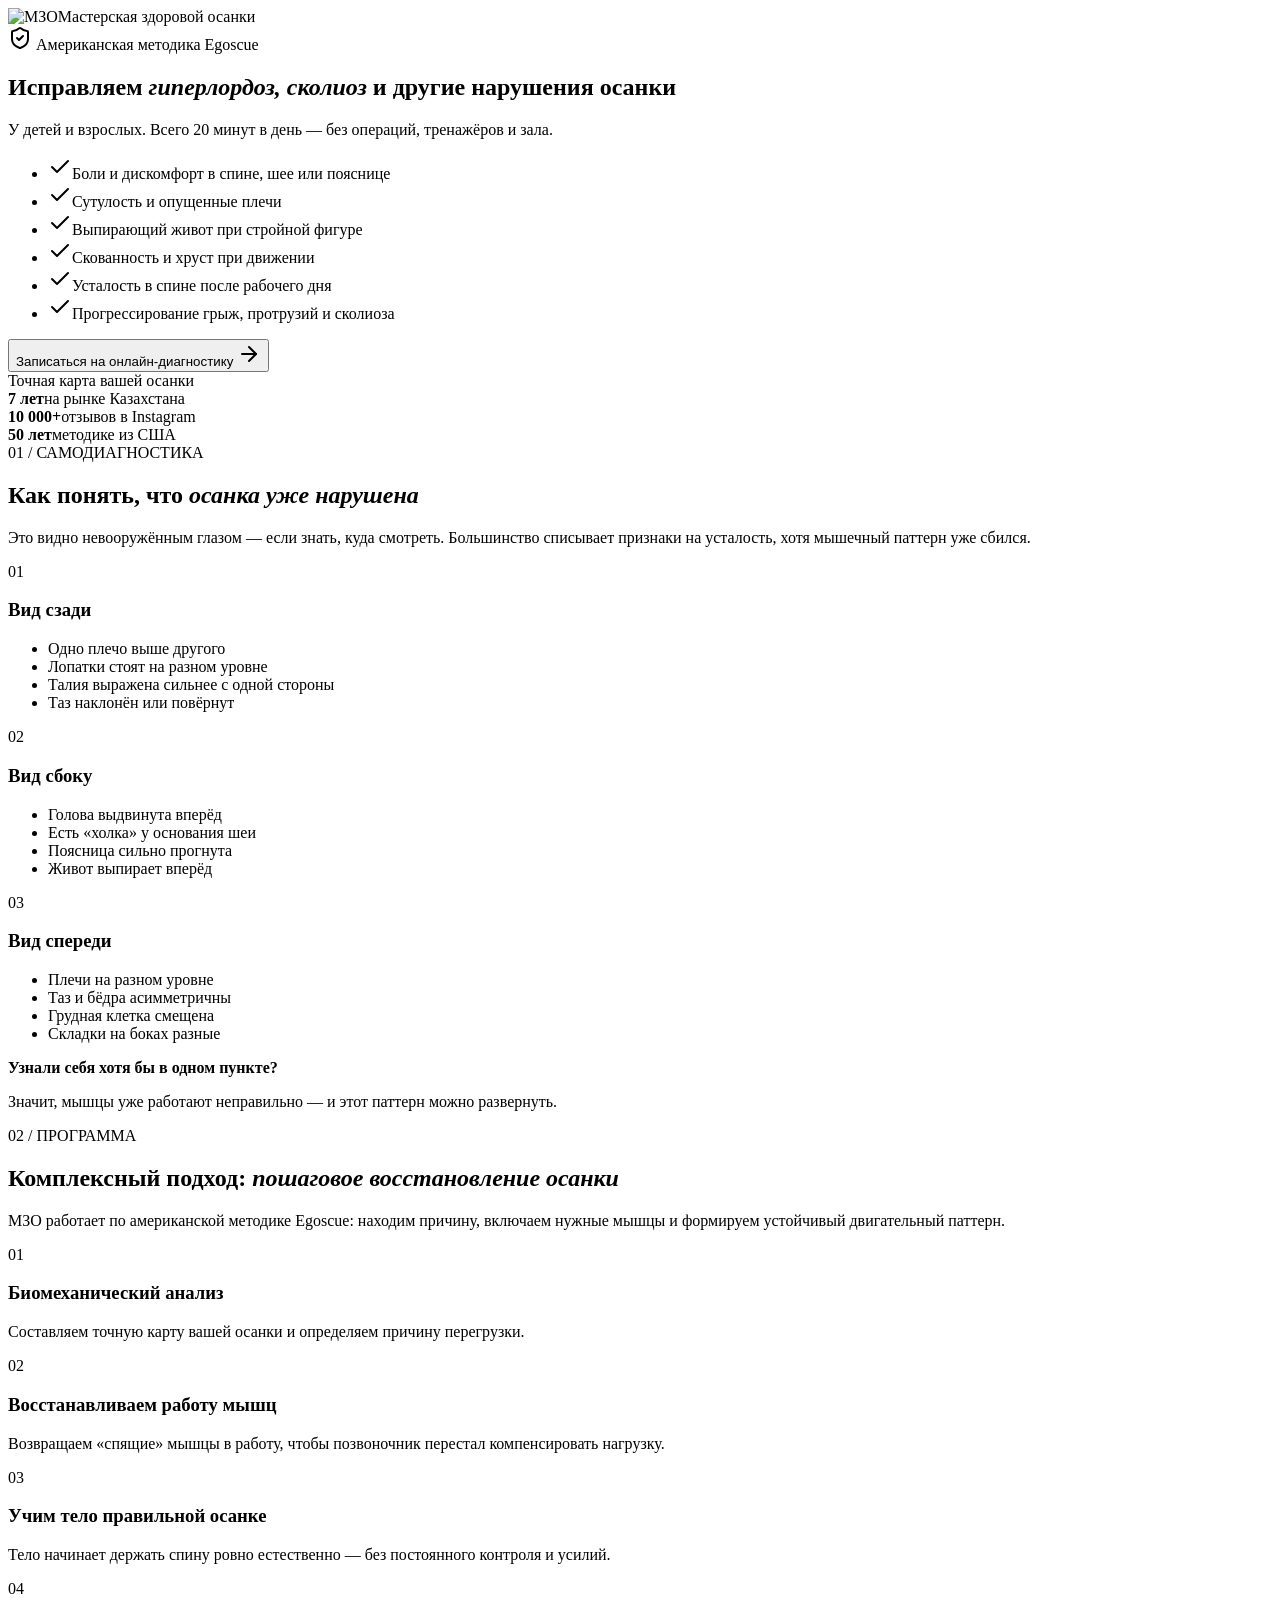
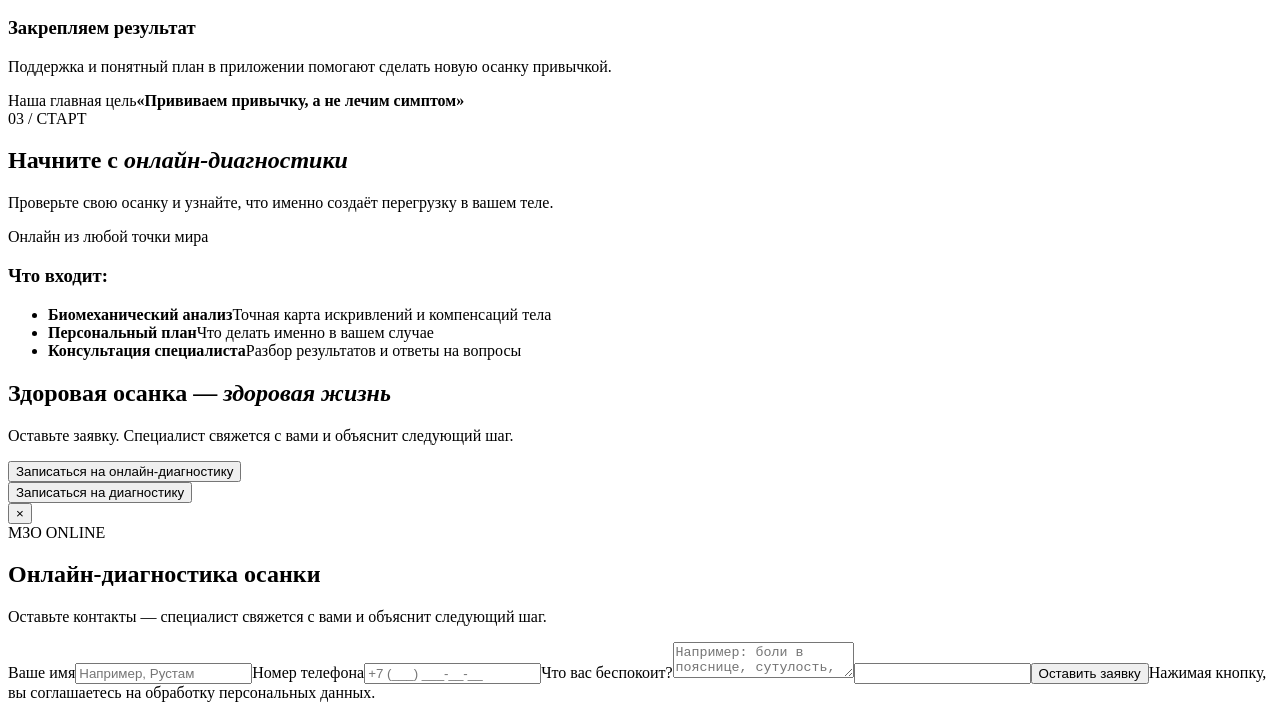
==== index.html @ edd6468e "Add MZO landing page" ====
<!doctype html><html lang="ru"><head><meta charset="utf-8"><meta name="viewport" content="width=device-width,initial-scale=1"><title>МЗО — онлайн-диагностика осанки</title><meta name="description" content="Онлайн-диагностика осанки и программа восстановления по американской методике Egoscue."><link rel="stylesheet" href="/style.css"></head><body><main class="site-shell"><div aria-hidden="true" class="ambient-grid"></div><section class="hero section-wrap" data-reveal="true"><header class="brand"><img alt="МЗО" class="brand-logo" src="https://mzo-online-diagnostics.mrl1nx.chatgpt.site/images/mzo-logo.jpg"/><span>Мастерская здоровой осанки</span></header><div class="eyebrow"><svg aria-hidden="true" class="lucide lucide-shield-check" fill="none" height="24" stroke="currentColor" stroke-linecap="round" stroke-linejoin="round" stroke-width="2" viewbox="0 0 24 24" width="24" xmlns="http://www.w3.org/2000/svg"><path d="M20 13c0 5-3.5 7.5-7.66 8.95a1 1 0 0 1-.67-.01C7.5 20.5 4 18 4 13V6a1 1 0 0 1 1-1c2 0 4.5-1.2 6.24-2.72a1.17 1.17 0 0 1 1.52 0C14.51 3.81 17 5 19 5a1 1 0 0 1 1 1z"></path><path d="m9 12 2 2 4-4"></path></svg> Американская методика Egoscue</div><h1>Исправляем <em>гиперлордоз, сколиоз</em> и другие нарушения осанки</h1><p class="hero-lead">У детей и взрослых. Всего 20 минут в день — без операций, тренажёров и зала.</p><ul class="pain-list"><li><span><svg aria-hidden="true" class="lucide lucide-check" fill="none" height="24" stroke="currentColor" stroke-linecap="round" stroke-linejoin="round" stroke-width="2" viewbox="0 0 24 24" width="24" xmlns="http://www.w3.org/2000/svg"><path d="M20 6 9 17l-5-5"></path></svg></span>Боли и дискомфорт в спине, шее или пояснице</li><li><span><svg aria-hidden="true" class="lucide lucide-check" fill="none" height="24" stroke="currentColor" stroke-linecap="round" stroke-linejoin="round" stroke-width="2" viewbox="0 0 24 24" width="24" xmlns="http://www.w3.org/2000/svg"><path d="M20 6 9 17l-5-5"></path></svg></span>Сутулость и опущенные плечи</li><li><span><svg aria-hidden="true" class="lucide lucide-check" fill="none" height="24" stroke="currentColor" stroke-linecap="round" stroke-linejoin="round" stroke-width="2" viewbox="0 0 24 24" width="24" xmlns="http://www.w3.org/2000/svg"><path d="M20 6 9 17l-5-5"></path></svg></span>Выпирающий живот при стройной фигуре</li><li><span><svg aria-hidden="true" class="lucide lucide-check" fill="none" height="24" stroke="currentColor" stroke-linecap="round" stroke-linejoin="round" stroke-width="2" viewbox="0 0 24 24" width="24" xmlns="http://www.w3.org/2000/svg"><path d="M20 6 9 17l-5-5"></path></svg></span>Скованность и хруст при движении</li><li><span><svg aria-hidden="true" class="lucide lucide-check" fill="none" height="24" stroke="currentColor" stroke-linecap="round" stroke-linejoin="round" stroke-width="2" viewbox="0 0 24 24" width="24" xmlns="http://www.w3.org/2000/svg"><path d="M20 6 9 17l-5-5"></path></svg></span>Усталость в спине после рабочего дня</li><li><span><svg aria-hidden="true" class="lucide lucide-check" fill="none" height="24" stroke="currentColor" stroke-linecap="round" stroke-linejoin="round" stroke-width="2" viewbox="0 0 24 24" width="24" xmlns="http://www.w3.org/2000/svg"><path d="M20 6 9 17l-5-5"></path></svg></span>Прогрессирование грыж, протрузий и сколиоза</li></ul><button class="cta-primary" type="button">Записаться на онлайн-диагностику <svg aria-hidden="true" class="lucide lucide-arrow-right" fill="none" height="24" stroke="currentColor" stroke-linecap="round" stroke-linejoin="round" stroke-width="2" viewbox="0 0 24 24" width="24" xmlns="http://www.w3.org/2000/svg"><path d="M5 12h14"></path><path d="m12 5 7 7-7 7"></path></svg></button><div aria-label="Специалист МЗО проводит анализ осанки" class="hero-media" role="img"><span>Точная карта вашей осанки</span></div><div class="stats"><div><strong>7 лет</strong><span>на рынке Казахстана</span></div><div><strong>10 000+</strong><span>отзывов в Instagram</span></div><div><strong>50 лет</strong><span>методике из США</span></div></div></section><section class="content-section section-wrap" data-reveal="true"><div class="section-number">01 / САМОДИАГНОСТИКА</div><h2>Как понять, что <em>осанка уже нарушена</em></h2><p class="section-lead">Это видно невооружённым глазом — если знать, куда смотреть. Большинство списывает признаки на усталость, хотя мышечный паттерн уже сбился.</p><div aria-label="Визуальная диагностика положения тела" class="posture-visual" role="img"><div class="scan-line"></div></div><div class="view-grid"><article class="view-card"><div class="view-head"><span>01</span><h3>Вид сзади</h3></div><ul><li>Одно плечо выше другого</li><li>Лопатки стоят на разном уровне</li><li>Талия выражена сильнее с одной стороны</li><li>Таз наклонён или повёрнут</li></ul></article><article class="view-card"><div class="view-head"><span>02</span><h3>Вид сбоку</h3></div><ul><li>Голова выдвинута вперёд</li><li>Есть «холка» у основания шеи</li><li>Поясница сильно прогнута</li><li>Живот выпирает вперёд</li></ul></article><article class="view-card"><div class="view-head"><span>03</span><h3>Вид спереди</h3></div><ul><li>Плечи на разном уровне</li><li>Таз и бёдра асимметричны</li><li>Грудная клетка смещена</li><li>Складки на боках разные</li></ul></article></div><div class="recognition"><div><strong>Узнали себя хотя бы в одном пункте?</strong><p>Значит, мышцы уже работают неправильно — и этот паттерн можно развернуть.</p></div></div></section><section class="content-section program section-wrap" data-reveal="true"><div class="section-number">02 / ПРОГРАММА</div><h2>Комплексный подход: <em>пошаговое восстановление осанки</em></h2><p class="section-lead">МЗО работает по американской методике Egoscue: находим причину, включаем нужные мышцы и формируем устойчивый двигательный паттерн.</p><div aria-label="Специалист МЗО помогает выполнять упражнение для осанки" class="program-visual" role="img"></div><div class="steps-grid"><article class="step-card"><div class="step-index">01</div><div class="step-copy"><h3>Биомеханический анализ</h3><p>Составляем точную карту вашей осанки и определяем причину перегрузки.</p></div></article><article class="step-card"><div class="step-index">02</div><div class="step-copy"><h3>Восстанавливаем работу мышц</h3><p>Возвращаем «спящие» мышцы в работу, чтобы позвоночник перестал компенсировать нагрузку.</p></div></article><article class="step-card"><div class="step-index">03</div><div class="step-copy"><h3>Учим тело правильной осанке</h3><p>Тело начинает держать спину ровно естественно — без постоянного контроля и усилий.</p></div></article><article class="step-card"><div class="step-index">04</div><div class="step-copy"><h3>Закрепляем результат</h3><p>Поддержка и понятный план в приложении помогают сделать новую осанку привычкой.</p></div></article></div><div class="goal-card"><div><span>Наша главная цель</span><strong>«Прививаем привычку, а не лечим симптом»</strong></div></div></section><section class="content-section diagnosis section-wrap" data-reveal="true"><div class="section-number">03 / СТАРТ</div><h2>Начните с <em>онлайн-диагностики</em></h2><p class="section-lead">Проверьте свою осанку и узнайте, что именно создаёт перегрузку в вашем теле.</p><div class="diagnosis-layout"><div aria-label="Онлайн-анализ осанки" class="diagnosis-visual" role="img"><span>Онлайн из любой точки мира</span></div><div class="includes"><h3>Что входит:</h3><ul><li><div><strong>Биомеханический анализ</strong><span>Точная карта искривлений и компенсаций тела</span></div></li><li><div><strong>Персональный план</strong><span>Что делать именно в вашем случае</span></div></li><li><div><strong>Консультация специалиста</strong><span>Разбор результатов и ответы на вопросы</span></div></li></ul></div></div><div class="final-card"><h2>Здоровая осанка — <em>здоровая жизнь</em></h2><p>Оставьте заявку. Специалист свяжется с вами и объяснит следующий шаг.</p><button class="cta-primary" type="button">Записаться на онлайн-диагностику</button></div></section><button class="sticky-cta" type="button"><span>Записаться на диагностику</span></button></main><div id="lead-modal" class="lead-modal" aria-hidden="true"><div class="lead-backdrop" data-close-modal></div><div class="lead-panel" role="dialog" aria-modal="true" aria-labelledby="lead-title"><button class="lead-close" type="button" data-close-modal aria-label="Закрыть">×</button><div class="dialog-brand">МЗО <span>ONLINE</span></div><h2 id="lead-title">Онлайн-диагностика осанки</h2><p class="lead-desc">Оставьте контакты — специалист свяжется с вами и объяснит следующий шаг.</p><form id="lead-form" class="lead-form" novalidate><label>Ваше имя<input id="lead-name" name="name" autocomplete="name" required placeholder="Например, Рустам"></label><label>Номер телефона<input id="lead-phone" name="phone" inputmode="tel" autocomplete="tel" required placeholder="+7 (___) ___-__-__" maxlength="18"></label><label>Что вас беспокоит?<textarea id="lead-concern" name="concern" placeholder="Например: боли в пояснице, сутулость, сколиоз"></textarea></label><input class="honeypot" name="website" tabindex="-1" autocomplete="off" aria-hidden="true"><button class="cta-primary lead-submit" type="submit">Оставить заявку</button><p id="form-error" class="form-error" hidden></p><span class="privacy">Нажимая кнопку, вы соглашаетесь на обработку персональных данных.</span></form><div id="success-state" class="success-state" hidden><span>✓</span><h2>Заявка отправлена</h2><p>Спасибо! Специалист МЗО скоро свяжется с вами.</p><button class="cta-primary" type="button" data-close-modal>Готово</button></div></div></div><script src="/script.js"></script></body></html>
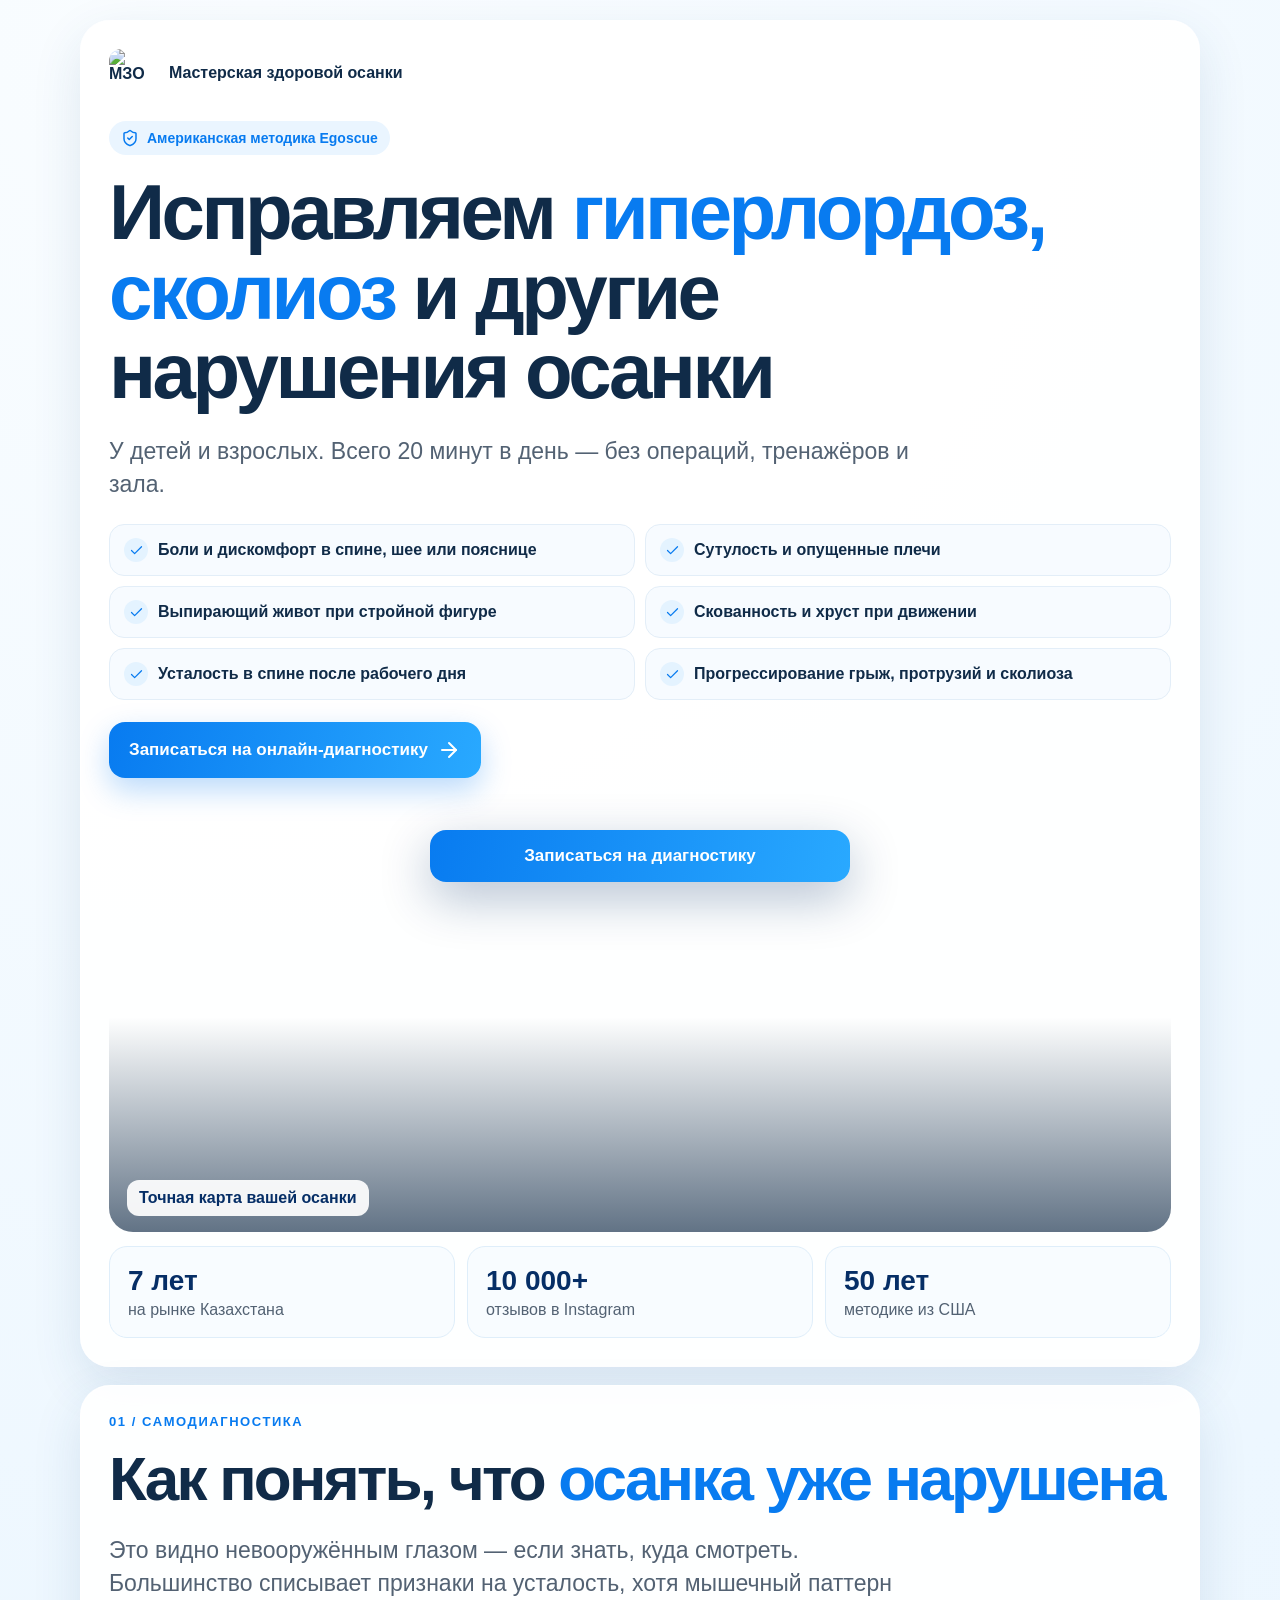
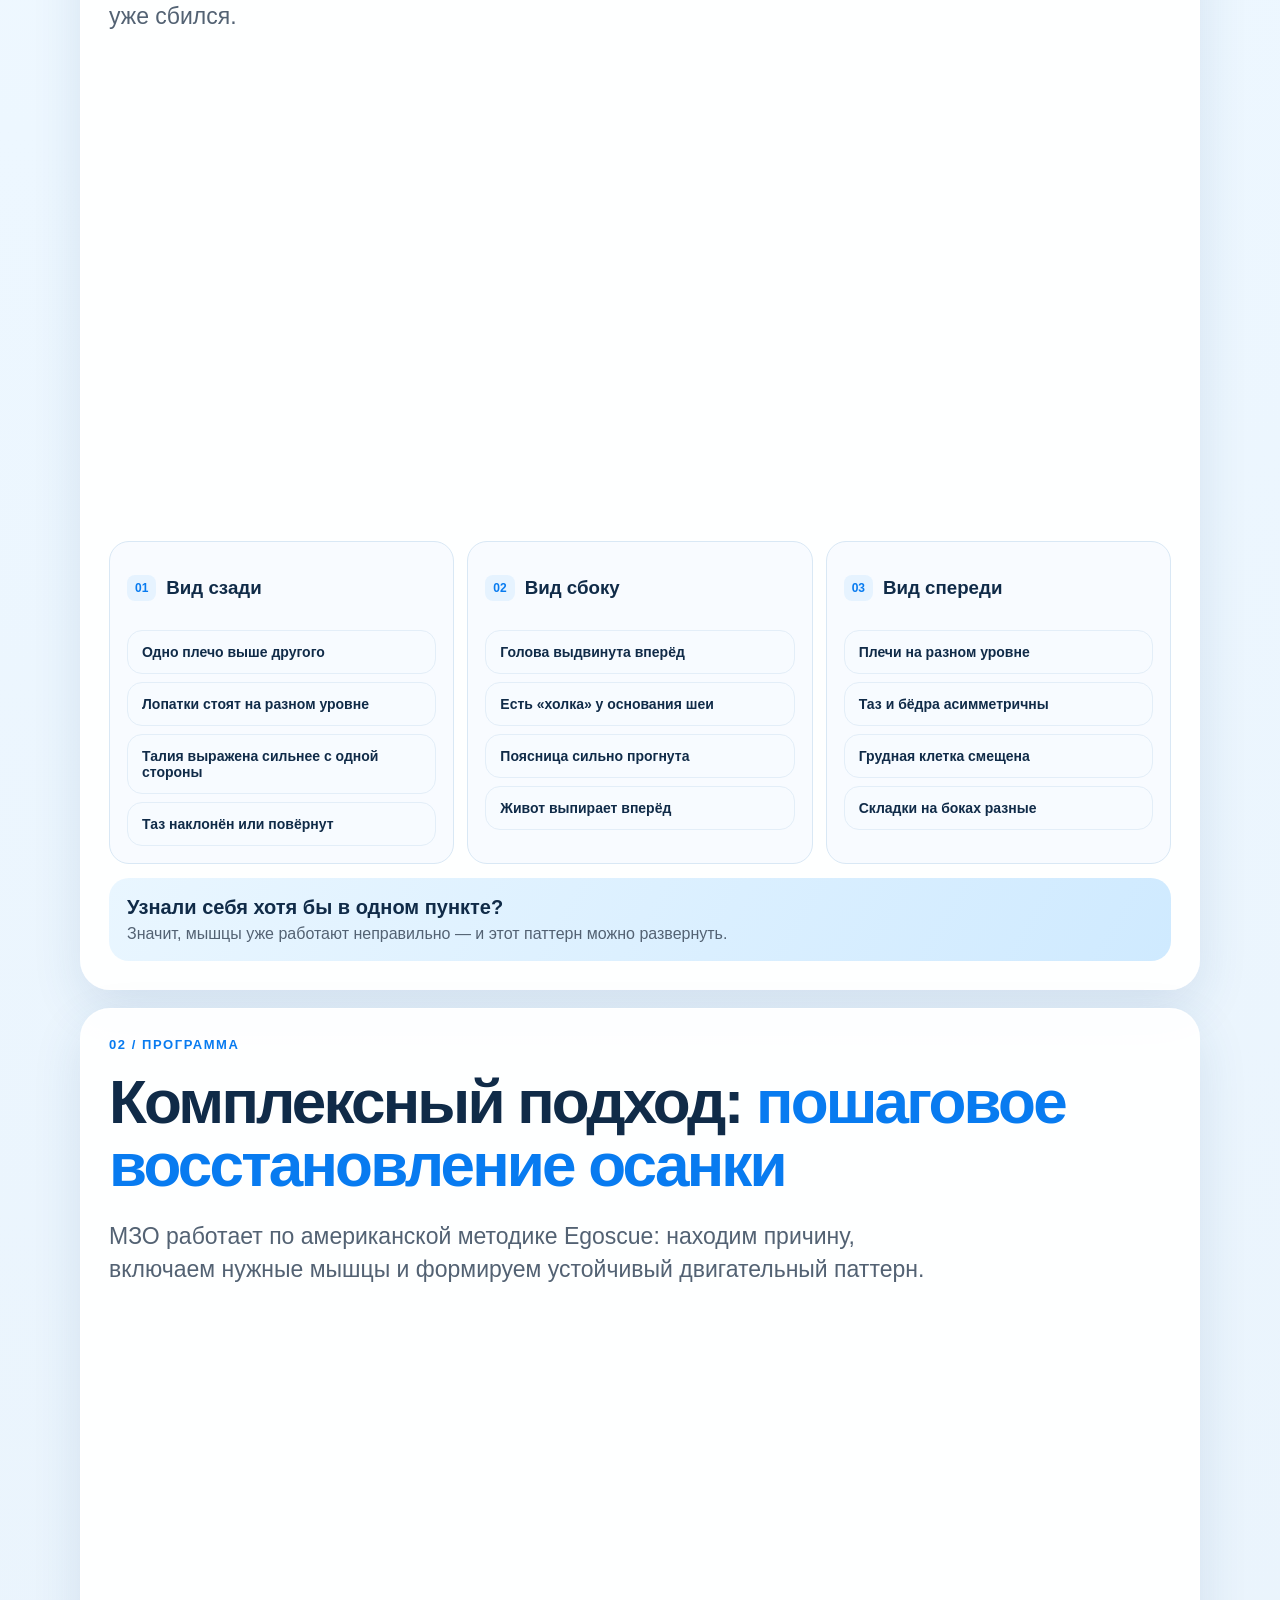
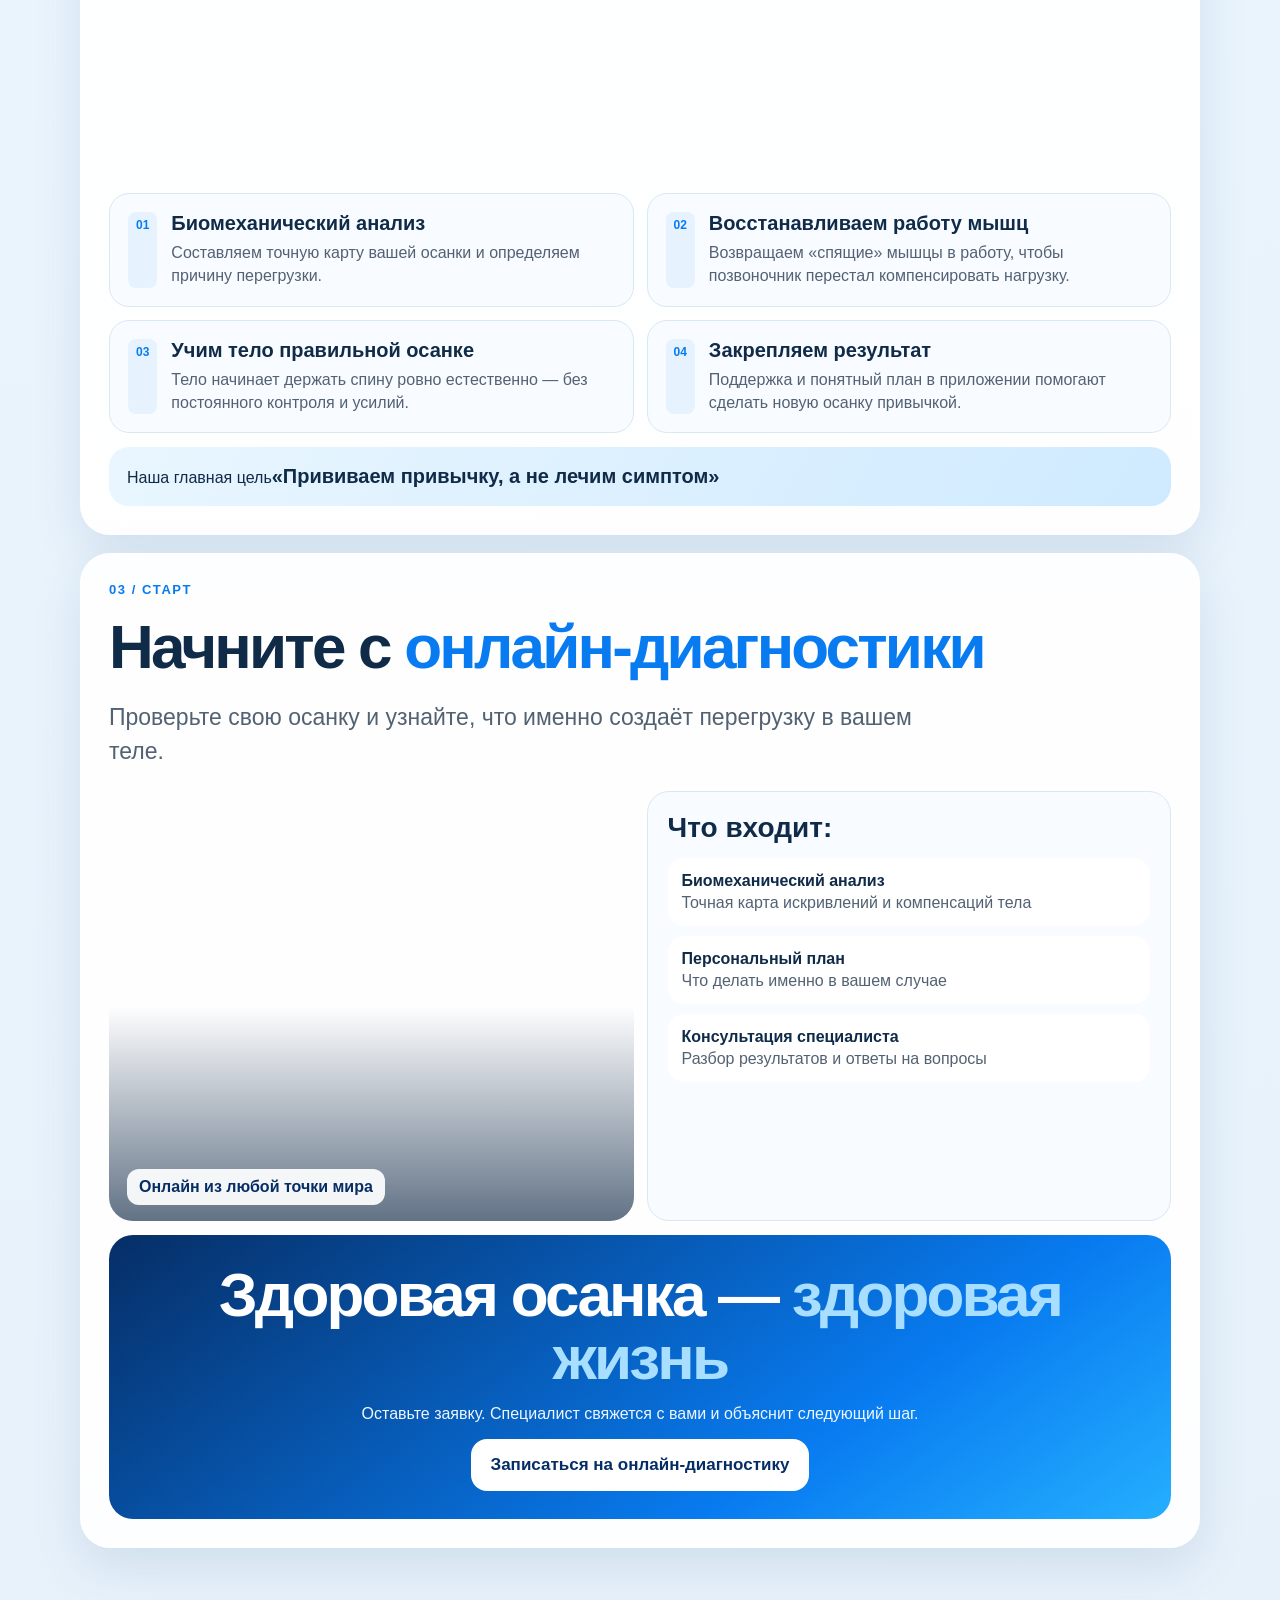
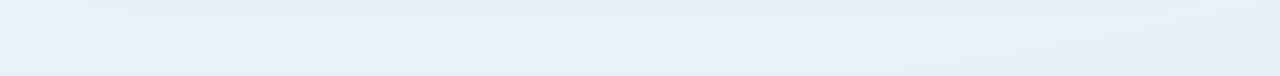
==== commit ac549dac: "Add Meta domain verification tag" ====
--- a/index.html
+++ b/index.html
@@ -1 +1 @@
-<!doctype html><html lang="ru"><head><meta charset="utf-8"><meta name="viewport" content="width=device-width,initial-scale=1"><title>МЗО — онлайн-диагностика осанки</title><meta name="description" content="Онлайн-диагностика осанки и программа восстановления по американской методике Egoscue."><link rel="stylesheet" href="/style.css"></head><body><main class="site-shell"><div aria-hidden="true" class="ambient-grid"></div><section class="hero section-wrap" data-reveal="true"><header class="brand"><img alt="МЗО" class="brand-logo" src="https://mzo-online-diagnostics.mrl1nx.chatgpt.site/images/mzo-logo.jpg"/><span>Мастерская здоровой осанки</span></header><div class="eyebrow"><svg aria-hidden="true" class="lucide lucide-shield-check" fill="none" height="24" stroke="currentColor" stroke-linecap="round" stroke-linejoin="round" stroke-width="2" viewbox="0 0 24 24" width="24" xmlns="http://www.w3.org/2000/svg"><path d="M20 13c0 5-3.5 7.5-7.66 8.95a1 1 0 0 1-.67-.01C7.5 20.5 4 18 4 13V6a1 1 0 0 1 1-1c2 0 4.5-1.2 6.24-2.72a1.17 1.17 0 0 1 1.52 0C14.51 3.81 17 5 19 5a1 1 0 0 1 1 1z"></path><path d="m9 12 2 2 4-4"></path></svg> Американская методика Egoscue</div><h1>Исправляем <em>гиперлордоз, сколиоз</em> и другие нарушения осанки</h1><p class="hero-lead">У детей и взрослых. Всего 20 минут в день — без операций, тренажёров и зала.</p><ul class="pain-list"><li><span><svg aria-hidden="true" class="lucide lucide-check" fill="none" height="24" stroke="currentColor" stroke-linecap="round" stroke-linejoin="round" stroke-width="2" viewbox="0 0 24 24" width="24" xmlns="http://www.w3.org/2000/svg"><path d="M20 6 9 17l-5-5"></path></svg></span>Боли и дискомфорт в спине, шее или пояснице</li><li><span><svg aria-hidden="true" class="lucide lucide-check" fill="none" height="24" stroke="currentColor" stroke-linecap="round" stroke-linejoin="round" stroke-width="2" viewbox="0 0 24 24" width="24" xmlns="http://www.w3.org/2000/svg"><path d="M20 6 9 17l-5-5"></path></svg></span>Сутулость и опущенные плечи</li><li><span><svg aria-hidden="true" class="lucide lucide-check" fill="none" height="24" stroke="currentColor" stroke-linecap="round" stroke-linejoin="round" stroke-width="2" viewbox="0 0 24 24" width="24" xmlns="http://www.w3.org/2000/svg"><path d="M20 6 9 17l-5-5"></path></svg></span>Выпирающий живот при стройной фигуре</li><li><span><svg aria-hidden="true" class="lucide lucide-check" fill="none" height="24" stroke="currentColor" stroke-linecap="round" stroke-linejoin="round" stroke-width="2" viewbox="0 0 24 24" width="24" xmlns="http://www.w3.org/2000/svg"><path d="M20 6 9 17l-5-5"></path></svg></span>Скованность и хруст при движении</li><li><span><svg aria-hidden="true" class="lucide lucide-check" fill="none" height="24" stroke="currentColor" stroke-linecap="round" stroke-linejoin="round" stroke-width="2" viewbox="0 0 24 24" width="24" xmlns="http://www.w3.org/2000/svg"><path d="M20 6 9 17l-5-5"></path></svg></span>Усталость в спине после рабочего дня</li><li><span><svg aria-hidden="true" class="lucide lucide-check" fill="none" height="24" stroke="currentColor" stroke-linecap="round" stroke-linejoin="round" stroke-width="2" viewbox="0 0 24 24" width="24" xmlns="http://www.w3.org/2000/svg"><path d="M20 6 9 17l-5-5"></path></svg></span>Прогрессирование грыж, протрузий и сколиоза</li></ul><button class="cta-primary" type="button">Записаться на онлайн-диагностику <svg aria-hidden="true" class="lucide lucide-arrow-right" fill="none" height="24" stroke="currentColor" stroke-linecap="round" stroke-linejoin="round" stroke-width="2" viewbox="0 0 24 24" width="24" xmlns="http://www.w3.org/2000/svg"><path d="M5 12h14"></path><path d="m12 5 7 7-7 7"></path></svg></button><div aria-label="Специалист МЗО проводит анализ осанки" class="hero-media" role="img"><span>Точная карта вашей осанки</span></div><div class="stats"><div><strong>7 лет</strong><span>на рынке Казахстана</span></div><div><strong>10 000+</strong><span>отзывов в Instagram</span></div><div><strong>50 лет</strong><span>методике из США</span></div></div></section><section class="content-section section-wrap" data-reveal="true"><div class="section-number">01 / САМОДИАГНОСТИКА</div><h2>Как понять, что <em>осанка уже нарушена</em></h2><p class="section-lead">Это видно невооружённым глазом — если знать, куда смотреть. Большинство списывает признаки на усталость, хотя мышечный паттерн уже сбился.</p><div aria-label="Визуальная диагностика положения тела" class="posture-visual" role="img"><div class="scan-line"></div></div><div class="view-grid"><article class="view-card"><div class="view-head"><span>01</span><h3>Вид сзади</h3></div><ul><li>Одно плечо выше другого</li><li>Лопатки стоят на разном уровне</li><li>Талия выражена сильнее с одной стороны</li><li>Таз наклонён или повёрнут</li></ul></article><article class="view-card"><div class="view-head"><span>02</span><h3>Вид сбоку</h3></div><ul><li>Голова выдвинута вперёд</li><li>Есть «холка» у основания шеи</li><li>Поясница сильно прогнута</li><li>Живот выпирает вперёд</li></ul></article><article class="view-card"><div class="view-head"><span>03</span><h3>Вид спереди</h3></div><ul><li>Плечи на разном уровне</li><li>Таз и бёдра асимметричны</li><li>Грудная клетка смещена</li><li>Складки на боках разные</li></ul></article></div><div class="recognition"><div><strong>Узнали себя хотя бы в одном пункте?</strong><p>Значит, мышцы уже работают неправильно — и этот паттерн можно развернуть.</p></div></div></section><section class="content-section program section-wrap" data-reveal="true"><div class="section-number">02 / ПРОГРАММА</div><h2>Комплексный подход: <em>пошаговое восстановление осанки</em></h2><p class="section-lead">МЗО работает по американской методике Egoscue: находим причину, включаем нужные мышцы и формируем устойчивый двигательный паттерн.</p><div aria-label="Специалист МЗО помогает выполнять упражнение для осанки" class="program-visual" role="img"></div><div class="steps-grid"><article class="step-card"><div class="step-index">01</div><div class="step-copy"><h3>Биомеханический анализ</h3><p>Составляем точную карту вашей осанки и определяем причину перегрузки.</p></div></article><article class="step-card"><div class="step-index">02</div><div class="step-copy"><h3>Восстанавливаем работу мышц</h3><p>Возвращаем «спящие» мышцы в работу, чтобы позвоночник перестал компенсировать нагрузку.</p></div></article><article class="step-card"><div class="step-index">03</div><div class="step-copy"><h3>Учим тело правильной осанке</h3><p>Тело начинает держать спину ровно естественно — без постоянного контроля и усилий.</p></div></article><article class="step-card"><div class="step-index">04</div><div class="step-copy"><h3>Закрепляем результат</h3><p>Поддержка и понятный план в приложении помогают сделать новую осанку привычкой.</p></div></article></div><div class="goal-card"><div><span>Наша главная цель</span><strong>«Прививаем привычку, а не лечим симптом»</strong></div></div></section><section class="content-section diagnosis section-wrap" data-reveal="true"><div class="section-number">03 / СТАРТ</div><h2>Начните с <em>онлайн-диагностики</em></h2><p class="section-lead">Проверьте свою осанку и узнайте, что именно создаёт перегрузку в вашем теле.</p><div class="diagnosis-layout"><div aria-label="Онлайн-анализ осанки" class="diagnosis-visual" role="img"><span>Онлайн из любой точки мира</span></div><div class="includes"><h3>Что входит:</h3><ul><li><div><strong>Биомеханический анализ</strong><span>Точная карта искривлений и компенсаций тела</span></div></li><li><div><strong>Персональный план</strong><span>Что делать именно в вашем случае</span></div></li><li><div><strong>Консультация специалиста</strong><span>Разбор результатов и ответы на вопросы</span></div></li></ul></div></div><div class="final-card"><h2>Здоровая осанка — <em>здоровая жизнь</em></h2><p>Оставьте заявку. Специалист свяжется с вами и объяснит следующий шаг.</p><button class="cta-primary" type="button">Записаться на онлайн-диагностику</button></div></section><button class="sticky-cta" type="button"><span>Записаться на диагностику</span></button></main><div id="lead-modal" class="lead-modal" aria-hidden="true"><div class="lead-backdrop" data-close-modal></div><div class="lead-panel" role="dialog" aria-modal="true" aria-labelledby="lead-title"><button class="lead-close" type="button" data-close-modal aria-label="Закрыть">×</button><div class="dialog-brand">МЗО <span>ONLINE</span></div><h2 id="lead-title">Онлайн-диагностика осанки</h2><p class="lead-desc">Оставьте контакты — специалист свяжется с вами и объяснит следующий шаг.</p><form id="lead-form" class="lead-form" novalidate><label>Ваше имя<input id="lead-name" name="name" autocomplete="name" required placeholder="Например, Рустам"></label><label>Номер телефона<input id="lead-phone" name="phone" inputmode="tel" autocomplete="tel" required placeholder="+7 (___) ___-__-__" maxlength="18"></label><label>Что вас беспокоит?<textarea id="lead-concern" name="concern" placeholder="Например: боли в пояснице, сутулость, сколиоз"></textarea></label><input class="honeypot" name="website" tabindex="-1" autocomplete="off" aria-hidden="true"><button class="cta-primary lead-submit" type="submit">Оставить заявку</button><p id="form-error" class="form-error" hidden></p><span class="privacy">Нажимая кнопку, вы соглашаетесь на обработку персональных данных.</span></form><div id="success-state" class="success-state" hidden><span>✓</span><h2>Заявка отправлена</h2><p>Спасибо! Специалист МЗО скоро свяжется с вами.</p><button class="cta-primary" type="button" data-close-modal>Готово</button></div></div></div><script src="/script.js"></script></body></html>+<!doctype html><html lang="ru"><head><meta charset="utf-8"><meta name="viewport" content="width=device-width,initial-scale=1"><title>МЗО — онлайн-диагностика осанки</title><meta name="description" content="Онлайн-диагностика осанки и программа восстановления по американской методике Egoscue."><meta name="facebook-domain-verification" content="jnlufsiukmbuwo66w5h99ex9s2bdt0" /><link rel="stylesheet" href="/style.css"></head><body><main class="site-shell"><div aria-hidden="true" class="ambient-grid"></div><section class="hero section-wrap" data-reveal="true"><header class="brand"><img alt="МЗО" class="brand-logo" src="https://mzo-online-diagnostics.mrl1nx.chatgpt.site/images/mzo-logo.jpg"/><span>Мастерская здоровой осанки</span></header><div class="eyebrow"><svg aria-hidden="true" class="lucide lucide-shield-check" fill="none" height="24" stroke="currentColor" stroke-linecap="round" stroke-linejoin="round" stroke-width="2" viewbox="0 0 24 24" width="24" xmlns="http://www.w3.org/2000/svg"><path d="M20 13c0 5-3.5 7.5-7.66 8.95a1 1 0 0 1-.67-.01C7.5 20.5 4 18 4 13V6a1 1 0 0 1 1-1c2 0 4.5-1.2 6.24-2.72a1.17 1.17 0 0 1 1.52 0C14.51 3.81 17 5 19 5a1 1 0 0 1 1 1z"></path><path d="m9 12 2 2 4-4"></path></svg> Американская методика Egoscue</div><h1>Исправляем <em>гиперлордоз, сколиоз</em> и другие нарушения осанки</h1><p class="hero-lead">У детей и взрослых. Всего 20 минут в день — без операций, тренажёров и зала.</p><ul class="pain-list"><li><span><svg aria-hidden="true" class="lucide lucide-check" fill="none" height="24" stroke="currentColor" stroke-linecap="round" stroke-linejoin="round" stroke-width="2" viewbox="0 0 24 24" width="24" xmlns="http://www.w3.org/2000/svg"><path d="M20 6 9 17l-5-5"></path></svg></span>Боли и дискомфорт в спине, шее или пояснице</li><li><span><svg aria-hidden="true" class="lucide lucide-check" fill="none" height="24" stroke="currentColor" stroke-linecap="round" stroke-linejoin="round" stroke-width="2" viewbox="0 0 24 24" width="24" xmlns="http://www.w3.org/2000/svg"><path d="M20 6 9 17l-5-5"></path></svg></span>Сутулость и опущенные плечи</li><li><span><svg aria-hidden="true" class="lucide lucide-check" fill="none" height="24" stroke="currentColor" stroke-linecap="round" stroke-linejoin="round" stroke-width="2" viewbox="0 0 24 24" width="24" xmlns="http://www.w3.org/2000/svg"><path d="M20 6 9 17l-5-5"></path></svg></span>Выпирающий живот при стройной фигуре</li><li><span><svg aria-hidden="true" class="lucide lucide-check" fill="none" height="24" stroke="currentColor" stroke-linecap="round" stroke-linejoin="round" stroke-width="2" viewbox="0 0 24 24" width="24" xmlns="http://www.w3.org/2000/svg"><path d="M20 6 9 17l-5-5"></path></svg></span>Скованность и хруст при движении</li><li><span><svg aria-hidden="true" class="lucide lucide-check" fill="none" height="24" stroke="currentColor" stroke-linecap="round" stroke-linejoin="round" stroke-width="2" viewbox="0 0 24 24" width="24" xmlns="http://www.w3.org/2000/svg"><path d="M20 6 9 17l-5-5"></path></svg></span>Усталость в спине после рабочего дня</li><li><span><svg aria-hidden="true" class="lucide lucide-check" fill="none" height="24" stroke="currentColor" stroke-linecap="round" stroke-linejoin="round" stroke-width="2" viewbox="0 0 24 24" width="24" xmlns="http://www.w3.org/2000/svg"><path d="M20 6 9 17l-5-5"></path></svg></span>Прогрессирование грыж, протрузий и сколиоза</li></ul><button class="cta-primary" type="button">Записаться на онлайн-диагностику <svg aria-hidden="true" class="lucide lucide-arrow-right" fill="none" height="24" stroke="currentColor" stroke-linecap="round" stroke-linejoin="round" stroke-width="2" viewbox="0 0 24 24" width="24" xmlns="http://www.w3.org/2000/svg"><path d="M5 12h14"></path><path d="m12 5 7 7-7 7"></path></svg></button><div aria-label="Специалист МЗО проводит анализ осанки" class="hero-media" role="img"><span>Точная карта вашей осанки</span></div><div class="stats"><div><strong>7 лет</strong><span>на рынке Казахстана</span></div><div><strong>10 000+</strong><span>отзывов в Instagram</span></div><div><strong>50 лет</strong><span>методике из США</span></div></div></section><section class="content-section section-wrap" data-reveal="true"><div class="section-number">01 / САМОДИАГНОСТИКА</div><h2>Как понять, что <em>осанка уже нарушена</em></h2><p class="section-lead">Это видно невооружённым глазом — если знать, куда смотреть. Большинство списывает признаки на усталость, хотя мышечный паттерн уже сбился.</p><div aria-label="Визуальная диагностика положения тела" class="posture-visual" role="img"><div class="scan-line"></div></div><div class="view-grid"><article class="view-card"><div class="view-head"><span>01</span><h3>Вид сзади</h3></div><ul><li>Одно плечо выше другого</li><li>Лопатки стоят на разном уровне</li><li>Талия выражена сильнее с одной стороны</li><li>Таз наклонён или повёрнут</li></ul></article><article class="view-card"><div class="view-head"><span>02</span><h3>Вид сбоку</h3></div><ul><li>Голова выдвинута вперёд</li><li>Есть «холка» у основания шеи</li><li>Поясница сильно прогнута</li><li>Живот выпирает вперёд</li></ul></article><article class="view-card"><div class="view-head"><span>03</span><h3>Вид спереди</h3></div><ul><li>Плечи на разном уровне</li><li>Таз и бёдра асимметричны</li><li>Грудная клетка смещена</li><li>Складки на боках разные</li></ul></article></div><div class="recognition"><div><strong>Узнали себя хотя бы в одном пункте?</strong><p>Значит, мышцы уже работают неправильно — и этот паттерн можно развернуть.</p></div></div></section><section class="content-section program section-wrap" data-reveal="true"><div class="section-number">02 / ПРОГРАММА</div><h2>Комплексный подход: <em>пошаговое восстановление осанки</em></h2><p class="section-lead">МЗО работает по американской методике Egoscue: находим причину, включаем нужные мышцы и формируем устойчивый двигательный паттерн.</p><div aria-label="Специалист МЗО помогает выполнять упражнение для осанки" class="program-visual" role="img"></div><div class="steps-grid"><article class="step-card"><div class="step-index">01</div><div class="step-copy"><h3>Биомеханический анализ</h3><p>Составляем точную карту вашей осанки и определяем причину перегрузки.</p></div></article><article class="step-card"><div class="step-index">02</div><div class="step-copy"><h3>Восстанавливаем работу мышц</h3><p>Возвращаем «спящие» мышцы в работу, чтобы позвоночник перестал компенсировать нагрузку.</p></div></article><article class="step-card"><div class="step-index">03</div><div class="step-copy"><h3>Учим тело правильной осанке</h3><p>Тело начинает держать спину ровно естественно — без постоянного контроля и усилий.</p></div></article><article class="step-card"><div class="step-index">04</div><div class="step-copy"><h3>Закрепляем результат</h3><p>Поддержка и понятный план в приложении помогают сделать новую осанку привычкой.</p></div></article></div><div class="goal-card"><div><span>Наша главная цель</span><strong>«Прививаем привычку, а не лечим симптом»</strong></div></div></section><section class="content-section diagnosis section-wrap" data-reveal="true"><div class="section-number">03 / СТАРТ</div><h2>Начните с <em>онлайн-диагностики</em></h2><p class="section-lead">Проверьте свою осанку и узнайте, что именно создаёт перегрузку в вашем теле.</p><div class="diagnosis-layout"><div aria-label="Онлайн-анализ осанки" class="diagnosis-visual" role="img"><span>Онлайн из любой точки мира</span></div><div class="includes"><h3>Что входит:</h3><ul><li><div><strong>Биомеханический анализ</strong><span>Точная карта искривлений и компенсаций тела</span></div></li><li><div><strong>Персональный план</strong><span>Что делать именно в вашем случае</span></div></li><li><div><strong>Консультация специалиста</strong><span>Разбор результатов и ответы на вопросы</span></div></li></ul></div></div><div class="final-card"><h2>Здоровая осанка — <em>здоровая жизнь</em></h2><p>Оставьте заявку. Специалист свяжется с вами и объяснит следующий шаг.</p><button class="cta-primary" type="button">Записаться на онлайн-диагностику</button></div></section><button class="sticky-cta" type="button"><span>Записаться на диагностику</span></button></main><div id="lead-modal" class="lead-modal" aria-hidden="true"><div class="lead-backdrop" data-close-modal></div><div class="lead-panel" role="dialog" aria-modal="true" aria-labelledby="lead-title"><button class="lead-close" type="button" data-close-modal aria-label="Закрыть">×</button><div class="dialog-brand">МЗО <span>ONLINE</span></div><h2 id="lead-title">Онлайн-диагностика осанки</h2><p class="lead-desc">Оставьте контакты — специалист свяжется с вами и объяснит следующий шаг.</p><form id="lead-form" class="lead-form" novalidate><label>Ваше имя<input id="lead-name" name="name" autocomplete="name" required placeholder="Например, Рустам"></label><label>Номер телефона<input id="lead-phone" name="phone" inputmode="tel" autocomplete="tel" required placeholder="+7 (___) ___-__-__" maxlength="18"></label><label>Что вас беспокоит?<textarea id="lead-concern" name="concern" placeholder="Например: боли в пояснице, сутулость, сколиоз"></textarea></label><input class="honeypot" name="website" tabindex="-1" autocomplete="off" aria-hidden="true"><button class="cta-primary lead-submit" type="submit">Оставить заявку</button><p id="form-error" class="form-error" hidden></p><span class="privacy">Нажимая кнопку, вы соглашаетесь на обработку персональных данных.</span></form><div id="success-state" class="success-state" hidden><span>✓</span><h2>Заявка отправлена</h2><p>Спасибо! Специалист МЗО скоро свяжется с вами.</p><button class="cta-primary" type="button" data-close-modal>Готово</button></div></div></div><script src="/script.js"></script></body></html>
--- a/style.css
+++ b/style.css
@@ -0,0 +1 @@
+:root{--blue:#087bf0;--blue-dark:#062e66;--ink:#102b48;--muted:#536273;--line:#d9e8f5;--bg:#eef7ff}*{box-sizing:border-box}html{scroll-behavior:smooth}body{margin:0;background:radial-gradient(circle at 20% 0,#fafdff 0,#edf7ff 35%,#e7f1fa 100%);color:var(--ink);font-family:Inter,Arial,sans-serif}.site-shell{padding:20px 0 110px}.section-wrap{width:min(1120px,calc(100% - 28px));margin:0 auto 18px}.hero,.content-section{background:rgba(255,255,255,.92);border:1px solid rgba(255,255,255,.9);border-radius:30px;padding:28px;box-shadow:0 18px 50px rgba(35,83,130,.12);position:relative;overflow:hidden}.brand{display:flex;align-items:center;gap:12px;font-weight:800;margin-bottom:24px}.brand-logo{width:48px;height:48px;border-radius:12px;object-fit:cover}.eyebrow{display:inline-flex;align-items:center;gap:8px;color:var(--blue);background:#eaf5ff;border-radius:999px;padding:8px 12px;font-size:14px;font-weight:800}.eyebrow svg{width:18px;height:18px}h1,.content-section h2{letter-spacing:-.045em;line-height:1.02;margin:18px 0 14px}h1{font-size:clamp(42px,7vw,78px);max-width:980px}.content-section h2{font-size:clamp(36px,5vw,62px)}em{font-style:normal;color:var(--blue)}.hero-lead,.section-lead{font-size:clamp(18px,2vw,23px);line-height:1.45;color:var(--muted);max-width:820px}.pain-list{display:grid;grid-template-columns:repeat(2,minmax(0,1fr));gap:10px;padding:0;margin:22px 0;list-style:none}.pain-list li,.view-card li{background:#f7fbff;border:1px solid #e3eef8;border-radius:15px;padding:13px 14px;font-weight:700}.pain-list li{display:flex;gap:10px;align-items:center}.pain-list li span{width:24px;height:24px;border-radius:50%;display:grid;place-items:center;background:#e4f3ff;color:var(--blue)}.pain-list svg{width:15px;height:15px}.cta-primary,.sticky-cta{appearance:none;border:0;border-radius:16px;background:linear-gradient(105deg,#087bf0,#29a9ff);color:#fff;padding:16px 20px;font-size:17px;font-weight:900;display:inline-flex;align-items:center;justify-content:center;gap:9px;cursor:pointer;box-shadow:0 12px 30px rgba(8,123,240,.28)}.cta-primary:hover{transform:translateY(-1px)}.hero-media,.posture-visual,.program-visual,.diagnosis-visual{background-position:center;background-size:cover;background-repeat:no-repeat;border-radius:24px;overflow:hidden;position:relative}.hero-media{height:430px;margin-top:24px;background-image:url(https://mzo-online-diagnostics.mrl1nx.chatgpt.site/images/hero.png)}.posture-visual{height:470px;background-image:url(https://mzo-online-diagnostics.mrl1nx.chatgpt.site/images/posture.png)}.program-visual{height:470px;background-image:url(https://mzo-online-diagnostics.mrl1nx.chatgpt.site/images/exercise.png)}.diagnosis-visual{min-height:430px;background-image:url(https://mzo-online-diagnostics.mrl1nx.chatgpt.site/images/online.png)}.hero-media:after,.diagnosis-visual:after{content:"";position:absolute;inset:0;background:linear-gradient(180deg,transparent 50%,rgba(2,29,59,.62))}.hero-media span,.diagnosis-visual span{position:absolute;z-index:2;left:18px;bottom:16px;background:rgba(255,255,255,.92);color:var(--blue-dark);border-radius:12px;padding:9px 12px;font-weight:800}.stats{display:grid;grid-template-columns:repeat(3,1fr);gap:12px;margin-top:14px}.stats div{border:1px solid #dfeefa;background:#f8fcff;border-radius:18px;padding:18px}.stats strong,.stats span{display:block}.stats strong{font-size:28px;color:var(--blue-dark)}.stats span{margin-top:4px;color:var(--muted)}.section-number{color:var(--blue);font-size:13px;font-weight:900;letter-spacing:.12em}.view-grid,.steps-grid,.diagnosis-layout{display:grid;gap:13px}.view-grid{grid-template-columns:repeat(3,1fr);margin-top:14px}.view-card{background:#f8fbff;border:1px solid var(--line);border-radius:20px;padding:17px}.view-head{display:flex;align-items:center;gap:10px}.view-head>span,.step-index{font-size:12px;font-weight:900;color:var(--blue);background:#e6f3ff;border-radius:8px;padding:6px 8px}.view-card ul{list-style:none;padding:0;margin:12px 0 0;display:grid;gap:8px}.view-card li{font-size:14px}.recognition,.goal-card{margin-top:14px;border-radius:20px;padding:18px;background:linear-gradient(120deg,#e9f6ff,#cfeaff)}.recognition strong,.goal-card strong{font-size:20px}.recognition p{margin:6px 0 0;color:var(--muted)}.steps-grid{grid-template-columns:1fr 1fr;margin-top:14px}.step-card{display:flex;gap:14px;background:#f8fbff;border:1px solid var(--line);border-radius:20px;padding:18px}.step-copy h3{margin:0 0 6px;font-size:20px}.step-copy p{margin:0;color:var(--muted);line-height:1.45}.diagnosis-layout{grid-template-columns:1fr 1fr}.includes{background:#f8fbff;border:1px solid var(--line);border-radius:22px;padding:20px}.includes h3{font-size:28px;margin:0 0 14px}.includes ul{list-style:none;padding:0;margin:0;display:grid;gap:10px}.includes li{background:#fff;border-radius:16px;padding:14px}.includes strong,.includes span{display:block}.includes span{margin-top:4px;color:var(--muted)}.final-card{text-align:center;color:#fff;background:linear-gradient(145deg,#062e66,#087bf0 68%,#25afff);border-radius:24px;padding:28px 20px;margin-top:14px}.final-card h2{margin-top:0}.final-card em{color:#a8deff}.final-card p{color:#edf7ff}.final-card .cta-primary{background:#fff;color:var(--blue-dark);box-shadow:none}.sticky-cta{position:fixed;left:50%;bottom:18px;transform:translateX(-50%);z-index:40;width:min(420px,calc(100% - 24px));box-shadow:0 16px 50px rgba(6,46,102,.3)}.lead-modal{position:fixed;inset:0;z-index:1000;display:none;place-items:center;padding:18px}.lead-modal.is-open{display:grid}.lead-backdrop{position:absolute;inset:0;background:rgba(2,18,38,.62);backdrop-filter:blur(7px)}.lead-panel{position:relative;z-index:1;width:min(520px,100%);max-height:calc(100vh - 28px);overflow:auto;background:linear-gradient(155deg,#fff,#f3f9ff);border-radius:28px;padding:28px;box-shadow:0 34px 100px rgba(0,0,0,.32)}.lead-close{position:absolute;right:16px;top:14px;width:38px;height:38px;border:0;border-radius:50%;font-size:27px;background:#e6f3ff;color:#16456f;cursor:pointer}.lead-panel h2{font-size:31px;line-height:1.04;letter-spacing:-.035em;margin:14px 42px 10px 0}.lead-desc{color:var(--muted);font-size:16px;line-height:1.4;margin:0 0 18px}.dialog-brand{color:var(--blue);font-size:22px;font-weight:900}.dialog-brand span{letter-spacing:.08em;background:#e5f3ff;border-radius:7px;padding:5px 7px;font-size:10px}.lead-form{display:grid;gap:14px}.lead-form label{display:grid;gap:6px;color:#293a4d;font-size:14px;font-weight:800}.lead-form input,.lead-form textarea{font:inherit;color:var(--ink);background:#fff;border:1px solid #c7d8e8;border-radius:13px;padding:13px 14px;min-height:50px}.lead-form textarea{min-height:90px;resize:vertical}.lead-form input:focus,.lead-form textarea:focus{outline:3px solid rgba(8,123,240,.15);border-color:var(--blue)}.lead-submit{width:100%;min-height:52px}.honeypot{opacity:0;position:absolute;left:-10000px;width:1px;height:1px}.form-error{color:#ad291f;text-align:center;margin:0;font-size:13px}.privacy{color:#6b7887;text-align:center;font-size:11px;line-height:1.35}.success-state{text-align:center}.success-state>span{width:74px;height:74px;margin:0 auto 16px;border-radius:50%;display:grid;place-items:center;background:var(--blue);color:#fff;font-size:36px}.success-state .cta-primary{width:100%}.lead-modal.is-loading .lead-submit{opacity:.65;pointer-events:none}.thank-you-body{min-height:100vh;display:grid;place-items:center;padding:24px;background:radial-gradient(circle at 15% 0,#ffffff 0,#edf7ff 38%,#e7f1fa 100%)}.thank-you-shell{width:min(760px,100%)}.thank-you-card{position:relative;overflow:hidden;text-align:center;background:rgba(255,255,255,.95);border:1px solid rgba(255,255,255,.9);border-radius:32px;padding:46px 34px;box-shadow:0 24px 70px rgba(35,83,130,.16)}.thank-you-card:before{content:"";position:absolute;width:360px;height:360px;border-radius:50%;background:rgba(8,123,240,.08);top:-220px;right:-150px}.thank-you-brand{position:relative;color:var(--blue);font-size:24px;font-weight:900;margin-bottom:22px}.thank-you-brand span{letter-spacing:.08em;background:#e5f3ff;border-radius:7px;padding:5px 7px;font-size:10px;vertical-align:middle}.thank-you-check{width:88px;height:88px;margin:0 auto 20px;border-radius:50%;display:grid;place-items:center;background:linear-gradient(145deg,#087bf0,#29a9ff);color:#fff;font-size:44px;font-weight:900;box-shadow:0 16px 40px rgba(8,123,240,.24)}.thank-you-card h1{font-size:clamp(42px,7vw,68px);margin:14px auto;max-width:640px}.thank-you-lead{font-size:20px;line-height:1.5;color:var(--muted);max-width:620px;margin:0 auto 24px}.thank-you-note{display:grid;gap:6px;background:#f7fbff;border:1px solid var(--line);border-radius:20px;padding:18px;margin:0 auto 20px;max-width:570px}.thank-you-note strong{font-size:18px;color:var(--blue-dark)}.thank-you-note span{color:var(--muted);line-height:1.4}.thank-you-button{width:min(360px,100%);text-decoration:none}.thank-you-small{font-size:12px;color:#758293;margin:14px 0 0}@media(max-width:760px){.site-shell{padding-top:10px}.hero,.content-section{padding:20px;border-radius:24px}.pain-list,.view-grid,.steps-grid,.diagnosis-layout{grid-template-columns:1fr}.hero-media,.posture-visual,.program-visual{height:310px}.diagnosis-visual{min-height:330px}.stats strong{font-size:20px}.stats span{font-size:11px}h1{font-size:42px}.content-section h2{font-size:36px}.thank-you-card{padding:38px 22px;border-radius:26px}.thank-you-lead{font-size:18px}}@media(max-width:420px){.section-wrap{width:calc(100% - 14px)}.hero,.content-section{padding:17px}.brand span{font-size:14px}.hero-media{height:250px}.posture-visual,.program-visual{height:270px}.lead-panel{padding:23px 18px}.lead-panel h2{font-size:28px}.thank-you-body{padding:12px}.thank-you-card{padding:32px 16px}.thank-you-check{width:74px;height:74px;font-size:36px}.thank-you-card h1{font-size:38px}}
